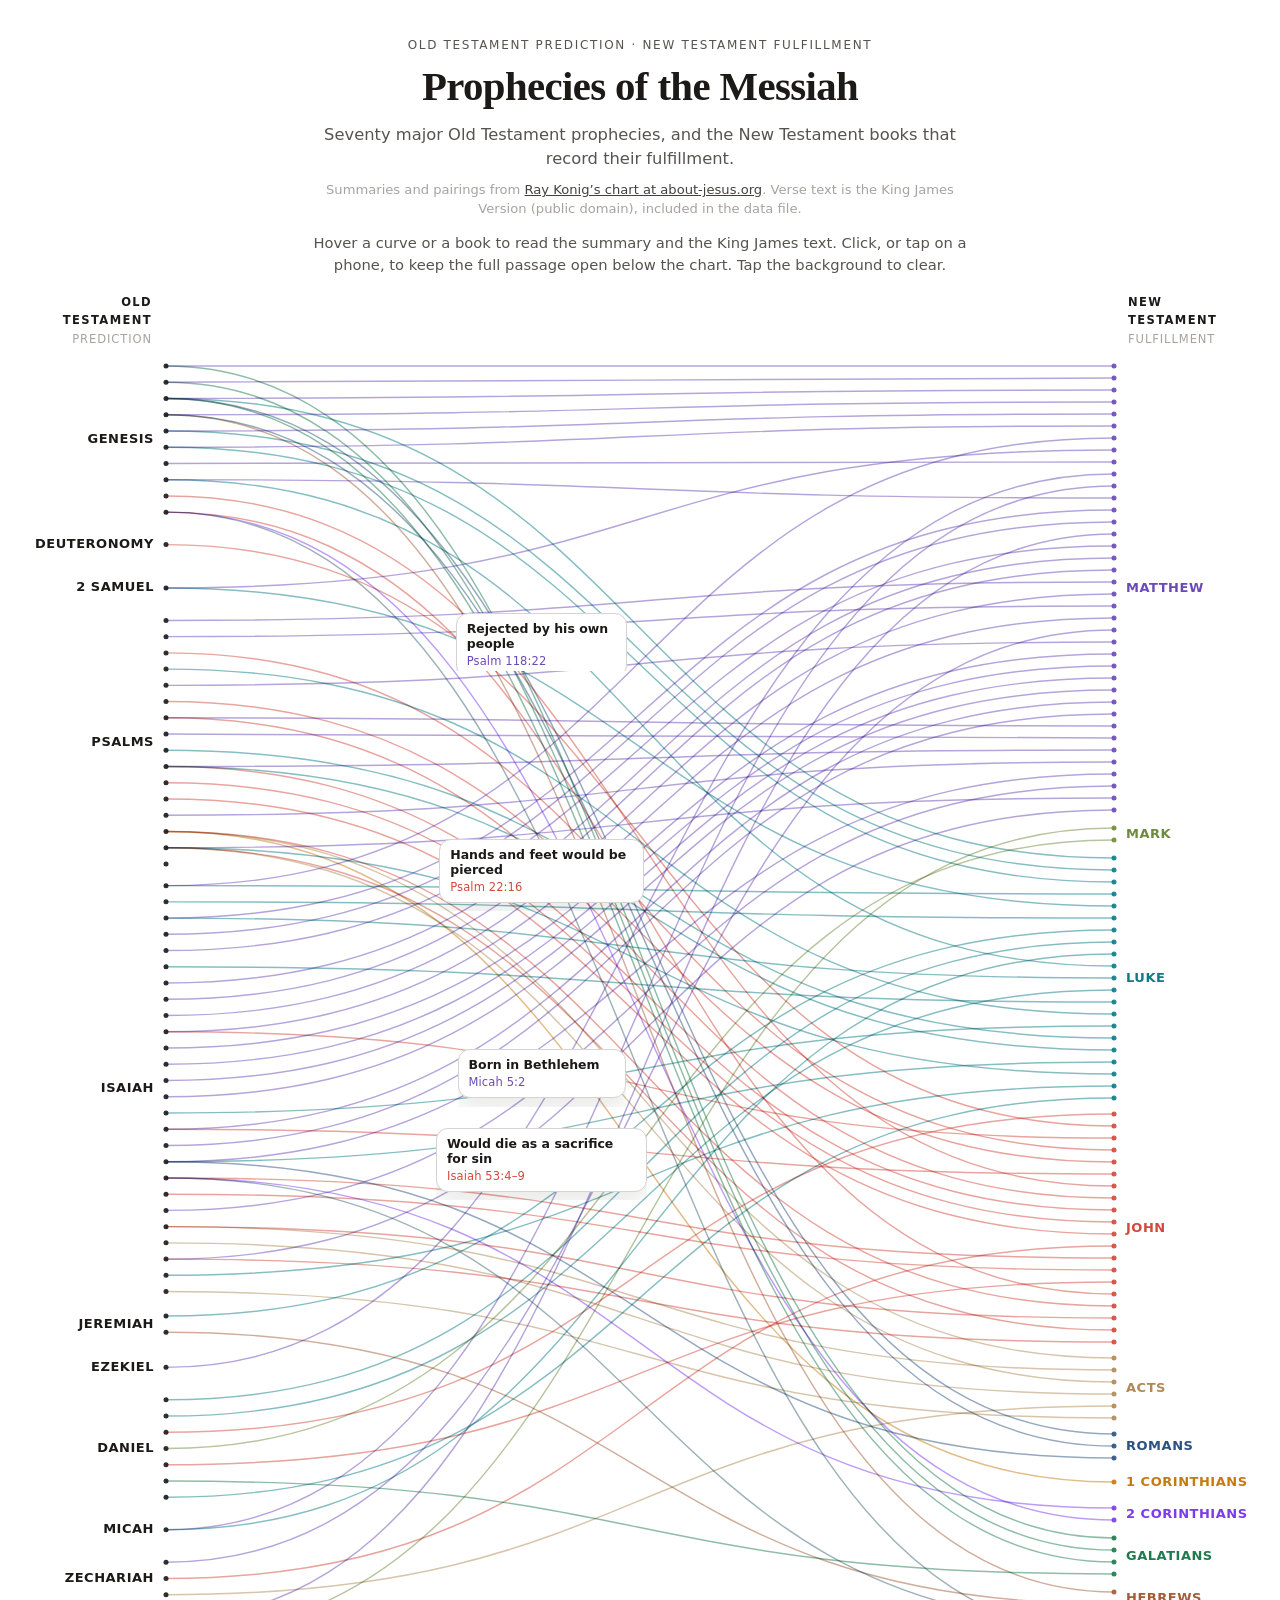
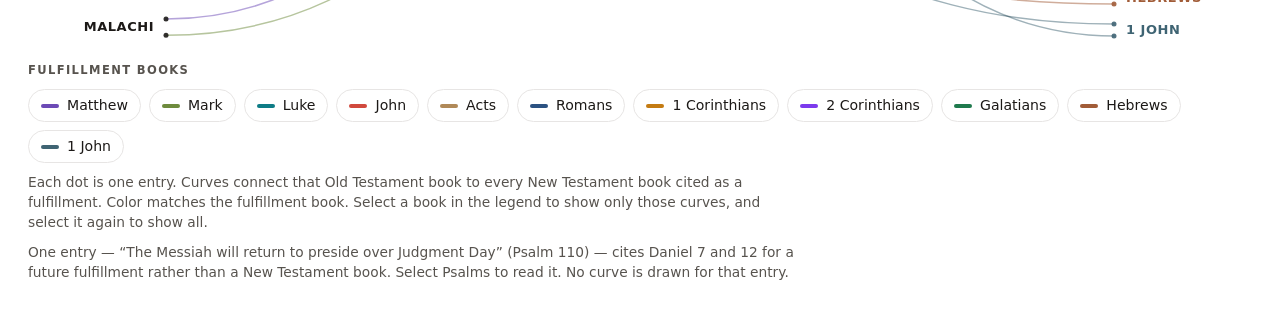
==== index.html @ 4f65444b "Add an embeddable two-column fulfillment chart. The first diagram maps Ray Konig's messianic prophec" ====
<!DOCTYPE html>
<html lang="en">
<head>
  <meta charset="utf-8">
  <meta name="viewport" content="width=device-width, initial-scale=1">
  <meta name="color-scheme" content="light">
  <title>Prophecies of the Messiah</title>
  <link rel="icon" href="data:image/svg+xml,%3Csvg xmlns='http://www.w3.org/2000/svg' viewBox='0 0 32 32'%3E%3Crect width='32' height='32' rx='6' fill='%236C4AB6'/%3E%3Cpath d='M6 16h20' stroke='white' stroke-width='2' fill='none'/%3E%3C/svg%3E">
  <link rel="stylesheet" href="css/styles.css">
</head>
<body>
  <div id="app" data-data="data/messianic-prophecies.json" data-config="data/messianic-prophecies.config.json"><p class="pfd-status">Loading chart…</p></div>
  <script src="vendor/d3.min.js"></script>
  <script src="vendor/iframeResizer.contentWindow.min.js"></script>
  <script src="js/connection-chart.js"></script>
  <script src="js/main.js"></script>
</body>
</html>
---- css/styles.css ----
:root {
  color-scheme: light;
  --ink: #1c1917;
  --muted: #57534e;
  --faint: #a8a29e;
  --line: #e7e5e4;
  --paper: #ffffff;
  --sans: Inter, "Segoe UI", system-ui, -apple-system, sans-serif;
  --serif: "Liberation Serif", "Iowan Old Style", Palatino, "Palatino Linotype", Georgia, "Times New Roman", serif;
  --label: 150px;
}

* { box-sizing: border-box; }

html, body {
  margin: 0;
  background: var(--paper);
  color: var(--ink);
}

body {
  font-family: var(--sans);
  font-size: 16px;
  line-height: 1.5;
}

button, a { font-family: inherit; }

.pfd {
  padding: 22px 14px 32px;
  max-width: 1280px;
  margin: 0 auto;
}

.pfd-header { text-align: center; margin-bottom: 18px; }

.pfd-kicker {
  margin: 0 0 10px;
  font-size: 0.75rem;
  letter-spacing: 0.14em;
  text-transform: uppercase;
  color: var(--muted);
}

.pfd-title {
  margin: 0;
  font-family: var(--serif);
  font-weight: 560;
  font-size: clamp(1.7rem, 4.6vw, 2.55rem);
  letter-spacing: -0.015em;
  line-height: 1.15;
}

.pfd-subtitle {
  margin: 12px auto 0;
  max-width: 40rem;
  color: var(--muted);
  font-size: 1.02rem;
  line-height: 1.45;
}

.pfd-credit {
  margin: 10px auto 0;
  max-width: 42rem;
  color: var(--faint);
  font-size: 0.82rem;
  line-height: 1.45;
}

.pfd-credit a { color: #44403c; }

.pfd-hint {
  margin: 14px auto 0;
  max-width: 42rem;
  color: var(--muted);
  font-size: 0.92rem;
}

.pfd-columns {
  display: grid;
  grid-template-columns: var(--label) 1fr var(--label);
  gap: 0;
  align-items: end;
  margin-bottom: 4px;
}

.pfd-colhead { padding-bottom: 6px; }

.pfd-colhead.left { text-align: right; padding-right: 16px; }
.pfd-colhead.right { text-align: left; padding-left: 16px; }

.pfd-colhead strong {
  display: block;
  font-size: 0.72rem;
  letter-spacing: 0.12em;
  text-transform: uppercase;
  font-weight: 700;
}

.pfd-colhead span {
  display: block;
  margin-top: 2px;
  color: var(--faint);
  font-size: 0.72rem;
  letter-spacing: 0.08em;
  text-transform: uppercase;
}

.pfd-stage { position: relative; }

.pfd-svg {
  display: block;
  width: 100%;
  height: auto;
  overflow: visible;
  touch-action: manipulation;
}

.pfd-svg text {
  font-family: var(--sans);
  cursor: pointer;
}

.pfd-bg { cursor: default; }

.pfd-link { cursor: pointer; }
.pfd-link .line { fill: none; stroke-linecap: round; mix-blend-mode: multiply; }
.pfd-link .halo { fill: none; stroke: #fff; stroke-linecap: round; pointer-events: none; }
.pfd-link .hit { fill: none; stroke: transparent; stroke-linecap: round; }

.pfd-book { cursor: pointer; }
.pfd-book:focus { outline: none; }
.pfd-book:focus text { text-decoration: underline; text-underline-offset: 3px; }

.pfd-bubble {
  background: #fff;
  border: 1px solid #d6d3d1;
  border-radius: 12px;
  box-shadow: 0 10px 24px rgba(28, 25, 23, 0.1);
  padding: 7px 10px 8px;
  line-height: 1.25;
  pointer-events: auto;
}

.pfd-bubble-label {
  font-family: var(--sans);
  font-size: 12.5px;
  font-weight: 650;
  color: var(--ink);
  white-space: normal;
}

.pfd-bubble-cite {
  margin-top: 2px;
  font-family: var(--sans);
  font-size: 11.5px;
  letter-spacing: 0.01em;
}

.pfd-callouts {
  display: none;
  flex-wrap: wrap;
  gap: 8px;
  margin: 12px 0 4px;
}

.pfd-chip, .pfd-key, .pfd-clear {
  appearance: none;
  border: 1px solid var(--line);
  background: #fff;
  color: var(--ink);
  border-radius: 999px;
  padding: 7px 12px;
  font-size: 0.88rem;
  line-height: 1.2;
  cursor: pointer;
  touch-action: manipulation;
}

.pfd-chip:hover, .pfd-key:hover, .pfd-clear:hover { border-color: #a8a29e; }

.pfd-chip[aria-pressed="true"], .pfd-key[aria-pressed="true"] {
  border-color: var(--swatch, var(--ink));
  box-shadow: inset 0 0 0 1px var(--swatch, var(--ink));
  background: #fafaf9;
}

.pfd-key {
  display: inline-flex;
  align-items: center;
  gap: 8px;
}

.pfd-swatch {
  width: 18px;
  height: 4px;
  border-radius: 99px;
  background: var(--swatch);
}

.pfd-legend {
  display: flex;
  flex-wrap: wrap;
  gap: 8px;
  align-items: center;
  margin-top: 14px;
}

.pfd-legend-label {
  width: 100%;
  margin: 0 0 2px;
  font-size: 0.72rem;
  letter-spacing: 0.12em;
  text-transform: uppercase;
  color: var(--muted);
  font-weight: 700;
}

.pfd-note, .pfd-footnote {
  margin: 10px 0 0;
  color: var(--muted);
  font-size: 0.86rem;
  line-height: 1.45;
  max-width: 48rem;
}

.pfd-tooltip {
  position: absolute;
  z-index: 5;
  width: min(420px, calc(100% - 16px));
  background: #fff;
  color: var(--ink);
  border: 1px solid #d6d3d1;
  border-radius: 14px;
  box-shadow: 0 16px 40px rgba(28, 25, 23, 0.14);
  padding: 12px 14px 10px;
  pointer-events: none;
}

.pfd-tooltip[hidden] { display: none; }

.pfd-tip-summary {
  margin: 0;
  font-family: var(--serif);
  font-size: 1.05rem;
  line-height: 1.35;
}

.pfd-tip-kicker {
  margin: 10px 0 2px;
  font-size: 0.68rem;
  letter-spacing: 0.12em;
  text-transform: uppercase;
  color: var(--faint);
  font-weight: 700;
}

.pfd-tip-ref {
  margin: 0 0 2px;
  font-size: 0.86rem;
  font-weight: 700;
}

.pfd-tip-passage {
  margin: 0 0 6px;
  font-family: var(--serif);
  font-size: 0.95rem;
  line-height: 1.45;
}

.pfd-tip-more {
  margin: 6px 0 0;
  color: var(--muted);
  font-size: 0.8rem;
}

.vn {
  color: var(--faint);
  font-family: var(--sans);
  font-size: 0.72em;
  font-weight: 650;
  margin-right: 0.28em;
  letter-spacing: 0;
}

.pfd-detail { margin-top: 22px; }
.pfd-detail[hidden] { display: none; }

.pfd-detail-bar {
  display: flex;
  justify-content: space-between;
  align-items: flex-end;
  gap: 12px;
  padding-bottom: 8px;
  border-bottom: 1px solid var(--line);
}

.pfd-detail-bar h2 {
  margin: 0;
  font-family: var(--serif);
  font-size: 1.45rem;
  font-weight: 560;
  line-height: 1.2;
}

.pfd-detail-meta {
  margin: 3px 0 0;
  color: var(--muted);
  font-size: 0.85rem;
}

.pfd-entry {
  padding: 18px 0 6px;
  border-bottom: 1px solid var(--line);
}

.pfd-entry h3 {
  margin: 0;
  font-family: var(--serif);
  font-size: 1.28rem;
  font-weight: 560;
  line-height: 1.3;
}

.pfd-entry-note {
  margin: 8px 0 0;
  color: var(--muted);
  font-size: 0.95rem;
}

.pfd-refblock h4 {
  margin: 16px 0 6px;
  font-size: 0.72rem;
  letter-spacing: 0.12em;
  text-transform: uppercase;
  color: var(--muted);
}

.pfd-refname {
  margin: 0 0 4px;
  font-weight: 700;
  font-size: 1rem;
}

.pfd-passage {
  margin: 0 0 12px;
  font-family: var(--serif);
  font-size: 1.08rem;
  line-height: 1.65;
}

.pfd-info {
  display: inline-block;
  margin-top: 4px;
  font-size: 0.88rem;
}

.pfd-status, .pfd-error {
  padding: 24px 16px;
  color: var(--muted);
}

@media (min-width: 800px) {
  .pfd { padding: 36px 28px 48px; }
}

@media (max-width: 759px) {
  .pfd-callouts { display: flex; }
  .pfd-title { letter-spacing: 0; }
}

@media (prefers-reduced-motion: reduce) {
  * { scroll-behavior: auto !important; }
}
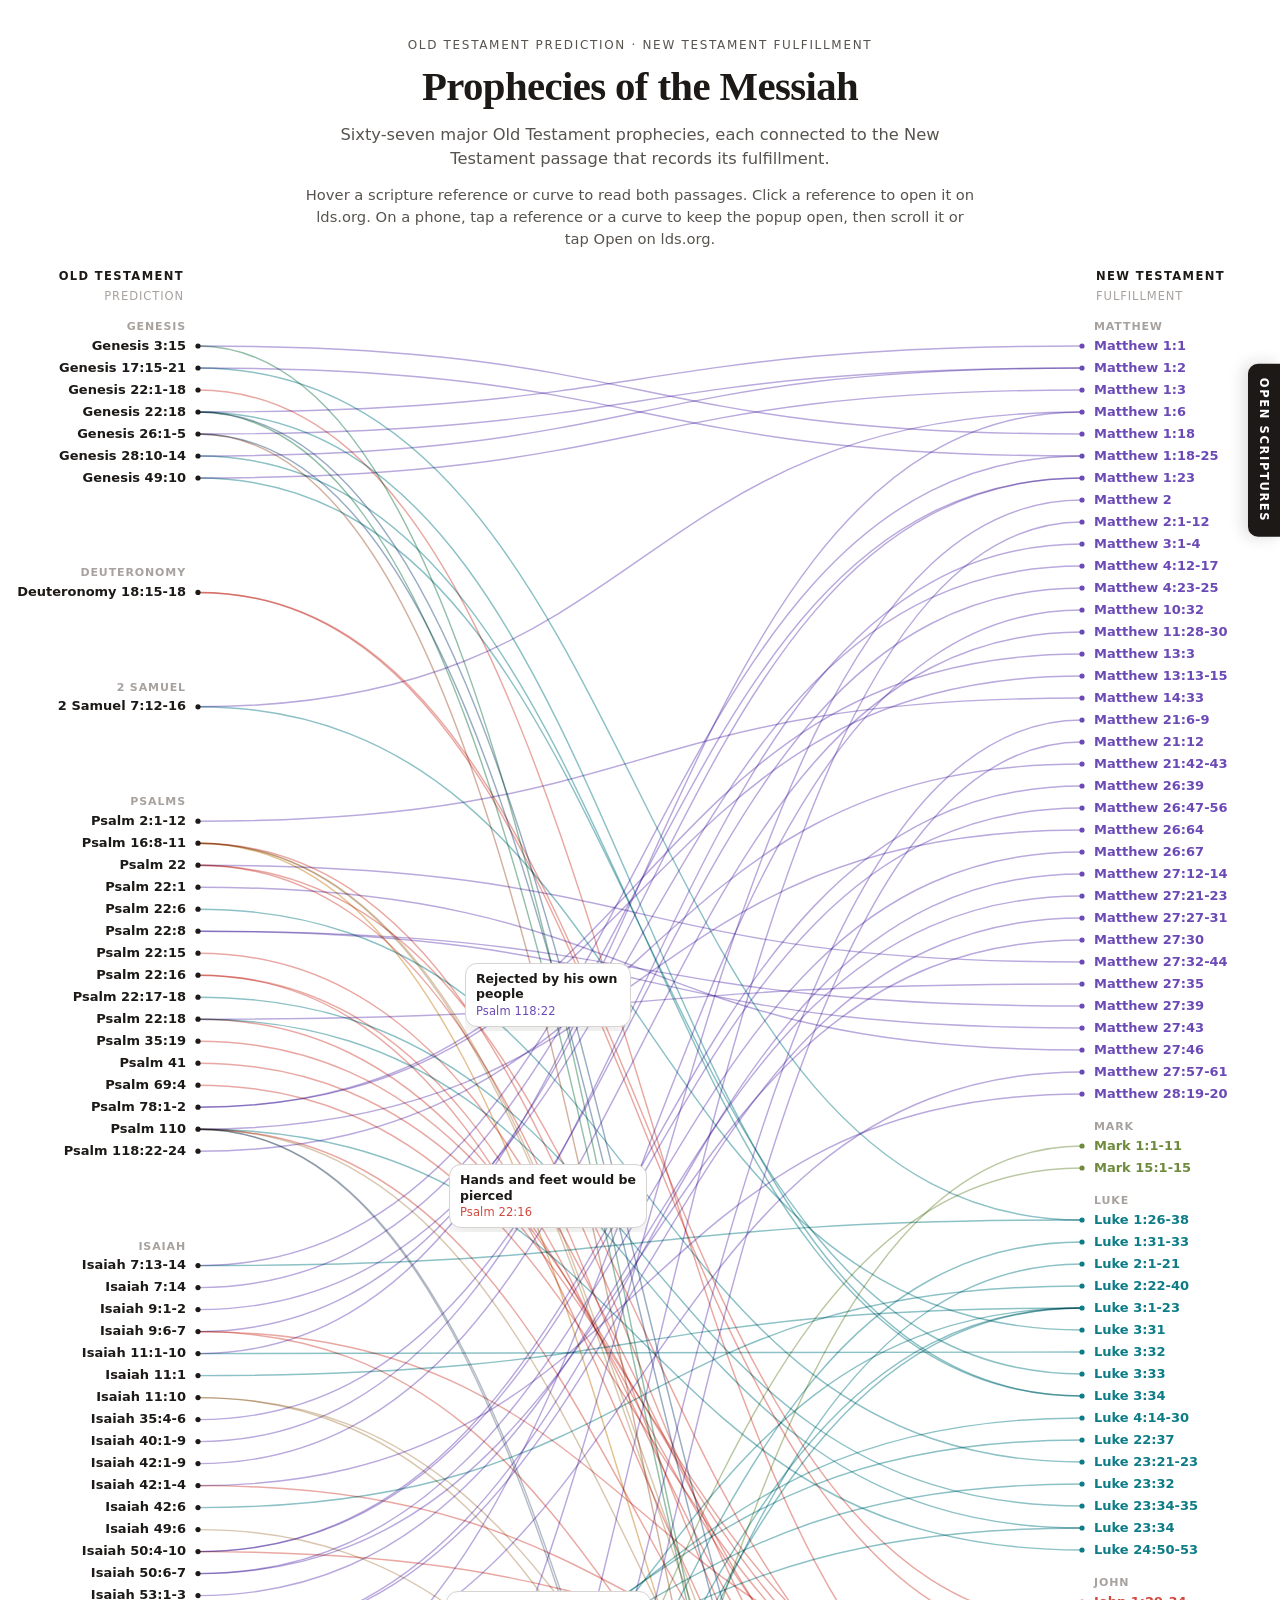
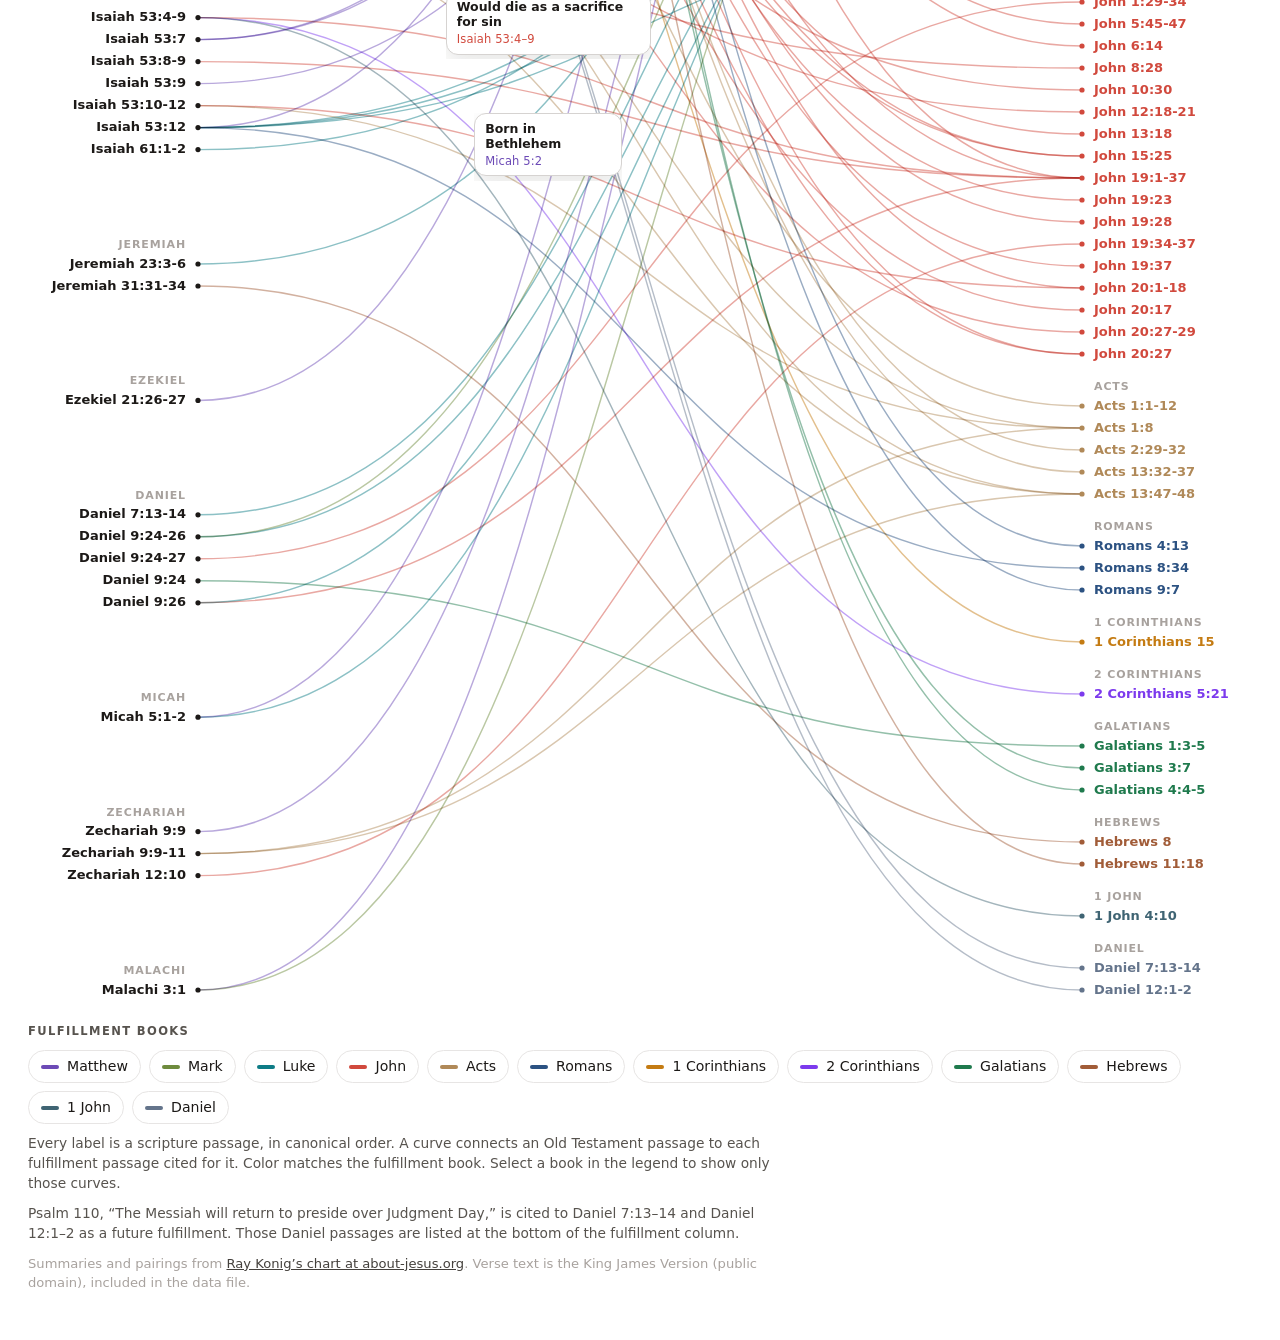
==== commit b9c31dea: "Add a docked scripture reader with jump links and a millennial note. Lets readers scroll cited chapt" ====
--- a/index.html
+++ b/index.html
@@ -12,6 +12,7 @@
   <div id="app" data-data="data/messianic-prophecies.json" data-config="data/messianic-prophecies.config.json"><p class="pfd-status">Loading chart…</p></div>
   <script src="vendor/d3.min.js"></script>
   <script src="vendor/iframeResizer.contentWindow.min.js"></script>
+  <script src="js/scripture-reader.js"></script>
   <script src="js/connection-chart.js"></script>
   <script src="js/main.js"></script>
 </body>
--- a/css/styles.css
+++ b/css/styles.css
@@ -32,6 +32,14 @@
   margin: 0 auto;
 }
 
+.pfd.is-embedded {
+  padding-top: 10px;
+}
+
+.pfd.is-embedded .pfd-header {
+  margin-bottom: 12px;
+}
+
 .pfd-header { text-align: center; margin-bottom: 18px; }
 
 .pfd-kicker {
@@ -59,16 +67,6 @@
   line-height: 1.45;
 }
 
-.pfd-credit {
-  margin: 10px auto 0;
-  max-width: 42rem;
-  color: var(--faint);
-  font-size: 0.82rem;
-  line-height: 1.45;
-}
-
-.pfd-credit a { color: #44403c; }
-
 .pfd-hint {
   margin: 14px auto 0;
   max-width: 42rem;
@@ -84,9 +82,125 @@
   margin-bottom: 4px;
 }
 
+.pfd-timeline-app .pfd-columns {
+  grid-template-columns: var(--event, 280px) 1fr var(--scripture, 150px);
+}
+
+.pfd-depth {
+  display: flex;
+  flex-wrap: wrap;
+  gap: 8px;
+  justify-content: center;
+  margin: 0 0 16px;
+}
+
+.pfd-depth .pfd-key {
+  font-weight: 650;
+  padding: 9px 16px;
+}
+
+.pfd-depth .pfd-key[aria-pressed="true"] {
+  background: var(--ink);
+  color: #fff;
+  border-color: var(--ink);
+  box-shadow: none;
+}
+
+.pfd-event { cursor: pointer; }
+.pfd-event:hover text { text-decoration: underline; text-underline-offset: 3px; }
+.pfd-timeline-app.is-editing .pfd-event { cursor: grab; }
+.pfd-timeline-app.is-editing .pfd-event:hover text { text-decoration: none; }
+.pfd-timeline-app.is-dragging .pfd-event { cursor: grabbing; }
+.pfd-timeline-app.is-dragging { user-select: none; }
+
+.pfd-drop-line {
+  position: absolute;
+  left: 0;
+  height: 2px;
+  width: var(--event, 280px);
+  background: #1c1917;
+  pointer-events: none;
+  z-index: 6;
+}
+
+.pfd-inline-form {
+  position: absolute;
+  z-index: 8;
+  display: flex;
+  flex-direction: column;
+  gap: 4px;
+  background: #fff;
+  padding: 4px;
+  border-radius: 6px;
+  box-shadow: 0 8px 24px rgba(28, 25, 23, 0.12);
+}
+
+.pfd-inline-edit {
+  font: 650 12px var(--sans);
+  border: 1px solid #1c1917;
+  border-radius: 4px;
+  padding: 3px 6px;
+  background: #fff;
+  color: var(--ink);
+  box-sizing: border-box;
+}
+
+.pfd-inline-edit.time {
+  font-size: 10px;
+  font-weight: 500;
+  color: var(--muted);
+  letter-spacing: 0.04em;
+}
+
+.pfd-login {
+  margin: 22px 0 0;
+  font-size: 0.75rem;
+  color: var(--faint);
+  line-height: 1.6;
+}
+
+.pfd-login button {
+  appearance: none;
+  background: none;
+  border: 0;
+  padding: 0;
+  color: var(--faint);
+  font: inherit;
+  cursor: pointer;
+  text-decoration: underline;
+  text-underline-offset: 2px;
+}
+
+.pfd-login button:hover { color: var(--muted); }
+
+.pfd-login-form {
+  display: inline-flex;
+  align-items: center;
+  gap: 6px;
+}
+
+.pfd-login-form[hidden],
+.pfd-login-tools[hidden] { display: none; }
+
+.pfd-login-form input {
+  font: inherit;
+  border: 1px solid var(--line);
+  border-radius: 6px;
+  padding: 2px 7px;
+  width: 9.5rem;
+  color: var(--ink);
+}
+
+.pfd-login-tools { color: var(--faint); }
+
 .pfd-colhead { padding-bottom: 6px; }
 
 .pfd-colhead.left { text-align: right; padding-right: 16px; }
+.pfd-timeline-app .pfd-colhead.left {
+  text-align: left;
+  padding-left: var(--event-indent, 18px);
+  padding-right: 0;
+}
 .pfd-colhead.right { text-align: left; padding-left: 16px; }
 
 .pfd-colhead strong {
@@ -129,42 +243,37 @@
 .pfd-link .hit { fill: none; stroke: transparent; stroke-linecap: round; }
 
 .pfd-book { cursor: pointer; }
-.pfd-book:focus { outline: none; }
-.pfd-book:focus text { text-decoration: underline; text-underline-offset: 3px; }
+.pfd-ref text { cursor: pointer; }
+.pfd-ref:hover text { text-decoration: underline; text-underline-offset: 3px; }
+.pfd-svg a { cursor: pointer; }
 
 .pfd-bubble {
   background: #fff;
   border: 1px solid #d6d3d1;
   border-radius: 12px;
   box-shadow: 0 10px 24px rgba(28, 25, 23, 0.1);
-  padding: 7px 10px 8px;
+  padding: 0.55em 0.8em 0.6em;
   line-height: 1.25;
   pointer-events: auto;
 }
 
 .pfd-bubble-label {
   font-family: var(--sans);
-  font-size: 12.5px;
+  font-size: 1em;
   font-weight: 650;
   color: var(--ink);
   white-space: normal;
+  overflow-wrap: break-word;
 }
 
 .pfd-bubble-cite {
-  margin-top: 2px;
+  margin-top: 0.15em;
   font-family: var(--sans);
-  font-size: 11.5px;
+  font-size: 0.92em;
   letter-spacing: 0.01em;
 }
 
-.pfd-callouts {
-  display: none;
-  flex-wrap: wrap;
-  gap: 8px;
-  margin: 12px 0 4px;
-}
-
-.pfd-chip, .pfd-key, .pfd-clear {
+.pfd-key, .pfd-clear {
   appearance: none;
   border: 1px solid var(--line);
   background: #fff;
@@ -177,9 +286,9 @@
   touch-action: manipulation;
 }
 
-.pfd-chip:hover, .pfd-key:hover, .pfd-clear:hover { border-color: #a8a29e; }
-
-.pfd-chip[aria-pressed="true"], .pfd-key[aria-pressed="true"] {
+.pfd-key:hover, .pfd-clear:hover { border-color: #a8a29e; }
+
+.pfd-key[aria-pressed="true"] {
   border-color: var(--swatch, var(--ink));
   box-shadow: inset 0 0 0 1px var(--swatch, var(--ink));
   background: #fafaf9;
@@ -216,7 +325,7 @@
   font-weight: 700;
 }
 
-.pfd-note, .pfd-footnote {
+.pfd-note, .pfd-footnote, .pfd-credit {
   margin: 10px 0 0;
   color: var(--muted);
   font-size: 0.86rem;
@@ -224,25 +333,83 @@
   max-width: 48rem;
 }
 
+.pfd-credit {
+  color: var(--faint);
+  font-size: 0.82rem;
+}
+
+.pfd-credit a { color: #44403c; }
+
 .pfd-tooltip {
-  position: absolute;
-  z-index: 5;
-  width: min(420px, calc(100% - 16px));
+  position: fixed;
+  z-index: 20;
+  width: min(420px, calc(100vw - 16px));
+  max-height: calc(100vh - 16px);
+  max-height: calc(100dvh - 16px);
+  overflow-x: hidden;
+  overflow-y: auto;
+  overscroll-behavior: contain;
+  -webkit-overflow-scrolling: touch;
+  touch-action: pan-y;
   background: #fff;
   color: var(--ink);
   border: 1px solid #d6d3d1;
   border-radius: 14px;
   box-shadow: 0 16px 40px rgba(28, 25, 23, 0.14);
-  padding: 12px 14px 10px;
-  pointer-events: none;
-}
+  padding: 40px 14px 12px 14px;
+  pointer-events: auto;
+}
+
+.pfd-tip-close {
+  position: absolute;
+  top: 4px;
+  right: 4px;
+  width: 36px;
+  height: 36px;
+  padding: 0;
+  border: 0;
+  border-radius: 999px;
+  background: transparent;
+  color: #78716c;
+  font-size: 22px;
+  line-height: 1;
+  cursor: pointer;
+  display: flex;
+  align-items: center;
+  justify-content: center;
+  z-index: 2;
+}
+
+.pfd-tip-close:hover,
+.pfd-tip-close:focus-visible {
+  background: #f5f5f4;
+  color: #1c1917;
+}
+
+.pfd-tooltip.is-pinned { pointer-events: auto; }
+
+.pfd-open {
+  display: inline-block;
+  margin-top: 4px;
+  font-weight: 650;
+  color: #6bb7ea;
+}
+
+.pfd-open:hover,
+.pfd-open:focus-visible {
+  color: #3d9ad6;
+}
+
+.pfd-refname a { color: inherit; }
 
 .pfd-tooltip[hidden] { display: none; }
 
 .pfd-tip-summary {
   margin: 0;
   font-family: var(--serif);
-  font-size: 1.05rem;
+  font-size: 1.08rem;
+  font-weight: 800;
+  color: #0c0a09;
   line-height: 1.35;
 }
 
@@ -283,6 +450,12 @@
   letter-spacing: 0;
 }
 
+.pfd-mark {
+  text-decoration: underline;
+  text-underline-offset: 2px;
+  text-decoration-thickness: from-font;
+}
+
 .pfd-detail { margin-top: 22px; }
 .pfd-detail[hidden] { display: none; }
 
@@ -365,10 +538,229 @@
 }
 
 @media (max-width: 759px) {
-  .pfd-callouts { display: flex; }
   .pfd-title { letter-spacing: 0; }
 }
 
 @media (prefers-reduced-motion: reduce) {
   * { scroll-behavior: auto !important; }
 }
+
+.pfd-reader-tab {
+  position: fixed;
+  z-index: 42;
+  right: 0;
+  top: 50%;
+  transform: translateY(-50%);
+  writing-mode: vertical-rl;
+  text-orientation: sideways;
+  letter-spacing: 0.14em;
+  text-transform: uppercase;
+  font-size: 0.72rem;
+  font-weight: 750;
+  color: #fff;
+  background: #1c1917;
+  border: 0;
+  border-radius: 10px 0 0 10px;
+  padding: 14px 9px;
+  cursor: pointer;
+  box-shadow: -4px 0 16px rgba(28, 25, 23, 0.16);
+}
+
+.pfd-reader-tab:hover,
+.pfd-reader-tab:focus-visible {
+  background: #44403c;
+}
+
+.pfd-reader.is-open .pfd-reader-tab {
+  right: min(400px, calc(100vw - 48px));
+}
+
+.pfd-reader-panel {
+  position: fixed;
+  z-index: 41;
+  top: 0;
+  right: 0;
+  bottom: 0;
+  width: min(400px, calc(100vw - 48px));
+  background: #fff;
+  color: var(--ink);
+  border-left: 1px solid #d6d3d1;
+  box-shadow: -16px 0 40px rgba(28, 25, 23, 0.14);
+  display: flex;
+  flex-direction: column;
+  transform: translateX(100%);
+  pointer-events: none;
+  visibility: hidden;
+}
+
+.pfd-reader.is-open .pfd-reader-panel {
+  transform: translateX(0);
+  pointer-events: auto;
+  visibility: visible;
+}
+
+.pfd-reader-head {
+  display: flex;
+  align-items: center;
+  justify-content: space-between;
+  gap: 8px;
+  padding: 14px 12px 10px 16px;
+  border-bottom: 1px solid var(--line);
+  flex: 0 0 auto;
+}
+
+.pfd-reader-head h2 {
+  margin: 0;
+  font-family: var(--serif);
+  font-size: 1.05rem;
+  font-weight: 760;
+  color: #0c0a09;
+  flex: 0 0 auto;
+}
+
+.pfd-reader-live {
+  flex: 1 1 auto;
+  min-width: 0;
+  color: #a8a29e;
+  font-size: 0.78rem;
+  font-weight: 600;
+  text-decoration: none;
+  white-space: nowrap;
+  overflow: hidden;
+  text-overflow: ellipsis;
+}
+
+.pfd-reader-live:hover,
+.pfd-reader-live:focus-visible {
+  color: #78716c;
+  text-decoration: underline;
+}
+
+.pfd-reader-live[hidden] { display: none; }
+
+.pfd-reader-close {
+  width: 36px;
+  height: 36px;
+  padding: 0;
+  border: 0;
+  border-radius: 999px;
+  background: transparent;
+  color: #78716c;
+  font-size: 22px;
+  line-height: 1;
+  cursor: pointer;
+  display: flex;
+  align-items: center;
+  justify-content: center;
+}
+
+.pfd-reader-close:hover,
+.pfd-reader-close:focus-visible {
+  background: #f5f5f4;
+  color: #1c1917;
+}
+
+.pfd-reader-body {
+  flex: 1 1 auto;
+  overflow-x: hidden;
+  overflow-y: auto;
+  overscroll-behavior: contain;
+  -webkit-overflow-scrolling: touch;
+  padding: 8px 18px 48px;
+}
+
+.pfd-reader-jumps {
+  display: flex;
+  flex-direction: column;
+  gap: 5px;
+  margin: 8px 0 18px;
+  padding-bottom: 14px;
+  border-bottom: 1px solid var(--line);
+}
+
+.pfd-reader-jumps a {
+  color: #6bb7ea;
+  font-size: 0.86rem;
+  font-weight: 650;
+  text-decoration: none;
+  line-height: 1.35;
+}
+
+.pfd-reader-jumps a:hover,
+.pfd-reader-jumps a:focus-visible {
+  color: #3d9ad6;
+  text-decoration: underline;
+}
+
+.pfd-reader-section {
+  margin: 18px 0 8px;
+  font-size: 0.72rem;
+  letter-spacing: 0.1em;
+  text-transform: uppercase;
+  color: #6bb7ea;
+  font-weight: 750;
+}
+
+.pfd-reader-jumps + .pfd-reader-section { margin-top: 10px; }
+
+.pfd-millennium {
+  box-sizing: border-box;
+  width: 100%;
+  height: 100%;
+  padding: 10px 12px;
+  border: 1px solid #d6c4a8;
+  border-radius: 10px;
+  background: linear-gradient(180deg, #faf6ef 0%, #f1e6d4 100%);
+  box-shadow: inset 0 1px 0 rgba(255, 255, 255, 0.8), 0 1px 2px rgba(28, 25, 23, 0.05);
+  font-family: var(--sans);
+  color: #1c1917;
+}
+
+.pfd-millennium strong {
+  display: block;
+  font-size: inherit;
+  font-weight: 700;
+  letter-spacing: 0.02em;
+  line-height: 1.3;
+  color: #1c1917;
+}
+
+.pfd-millennium span {
+  display: block;
+  margin-top: 6px;
+  font-size: 10px;
+  font-weight: 500;
+  line-height: 1.4;
+  color: #57534e;
+  text-transform: none;
+  letter-spacing: 0;
+}
+
+.pfd-reader-verse {
+  margin: 0 0 8px;
+  padding: 4px 8px;
+  margin-left: -8px;
+  margin-right: -8px;
+  border-radius: 8px;
+  font-family: var(--serif);
+  font-size: 0.98rem;
+  line-height: 1.5;
+  color: #1c1917;
+}
+
+.pfd-reader-verse.is-gap { margin-top: 14px; }
+
+.pfd-reader-verse.is-hot {
+  background: #f4efe6;
+  box-shadow: inset 3px 0 0 #b08958;
+}
+
+.pfd-reader-empty {
+  color: var(--muted);
+  font-size: 0.92rem;
+  line-height: 1.45;
+}
+
+@media (prefers-reduced-motion: reduce) {
+  .pfd-reader-panel { transition: none; }
+}
